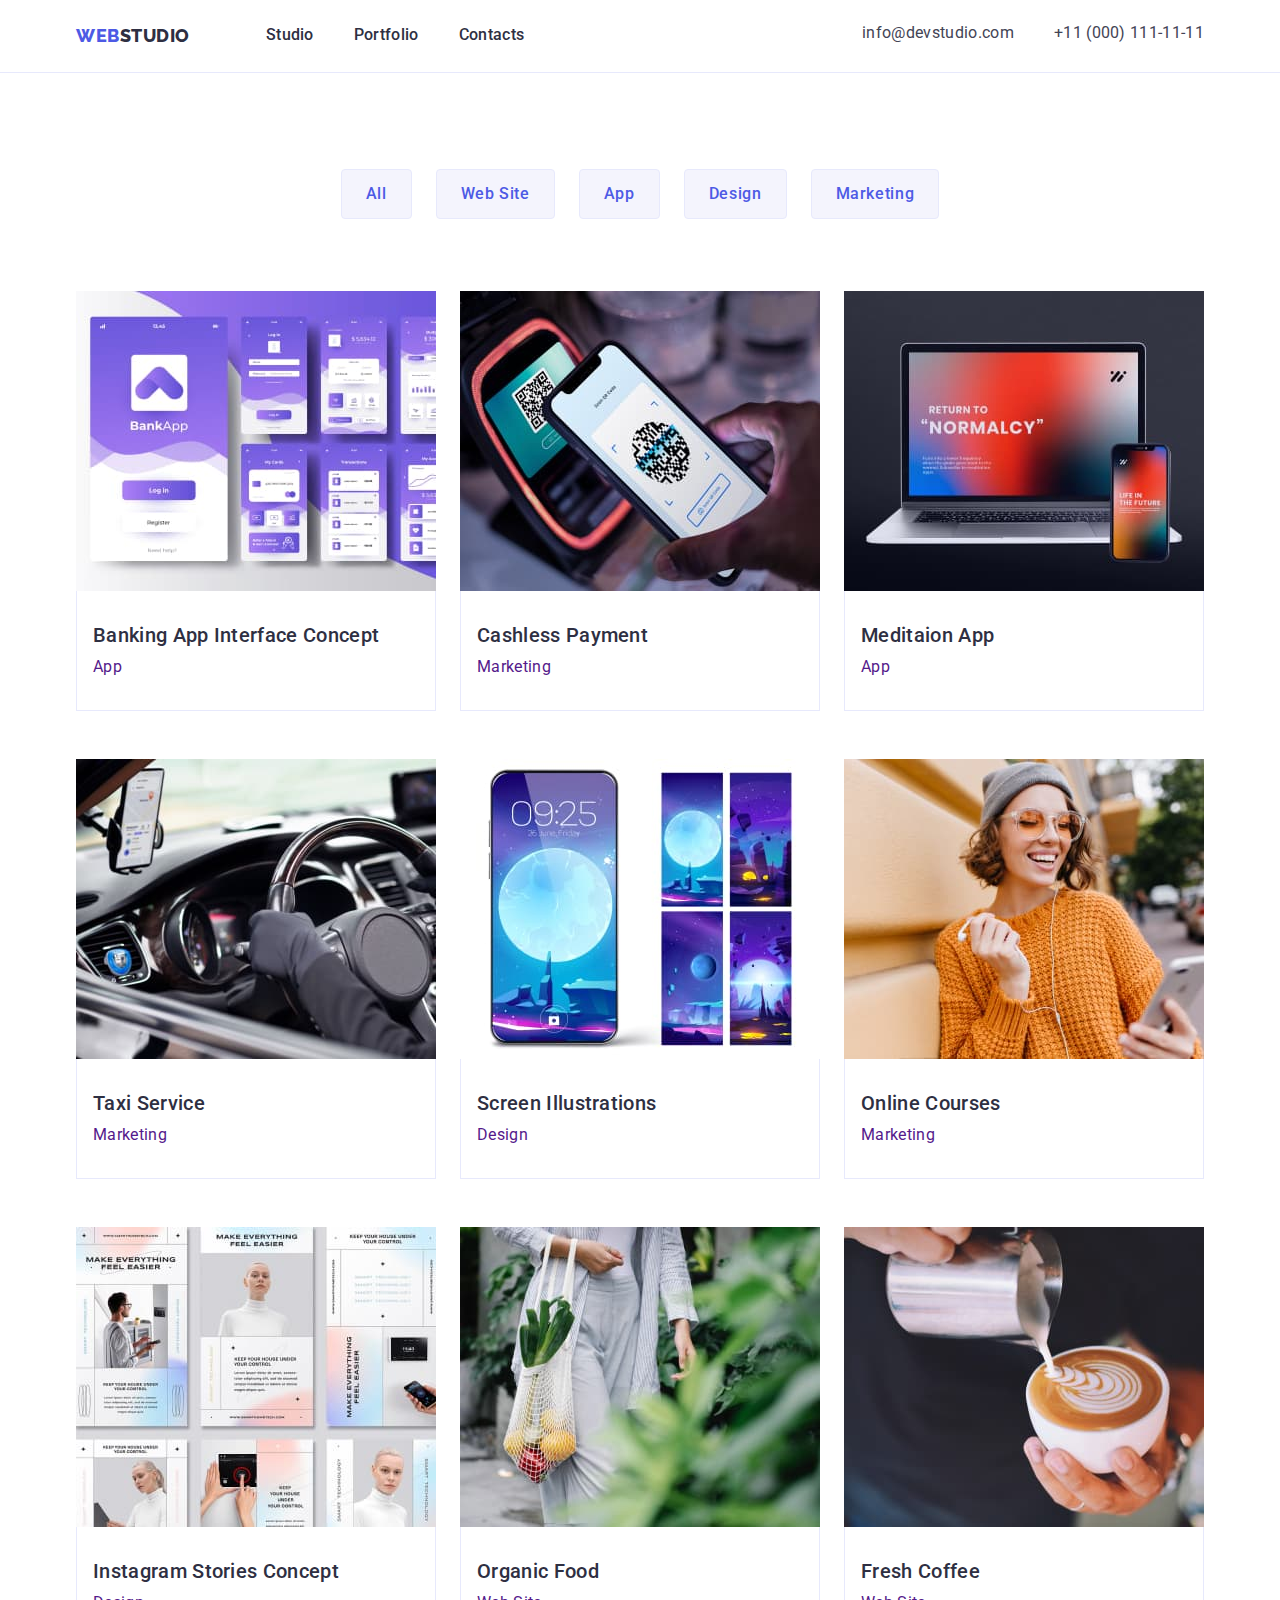
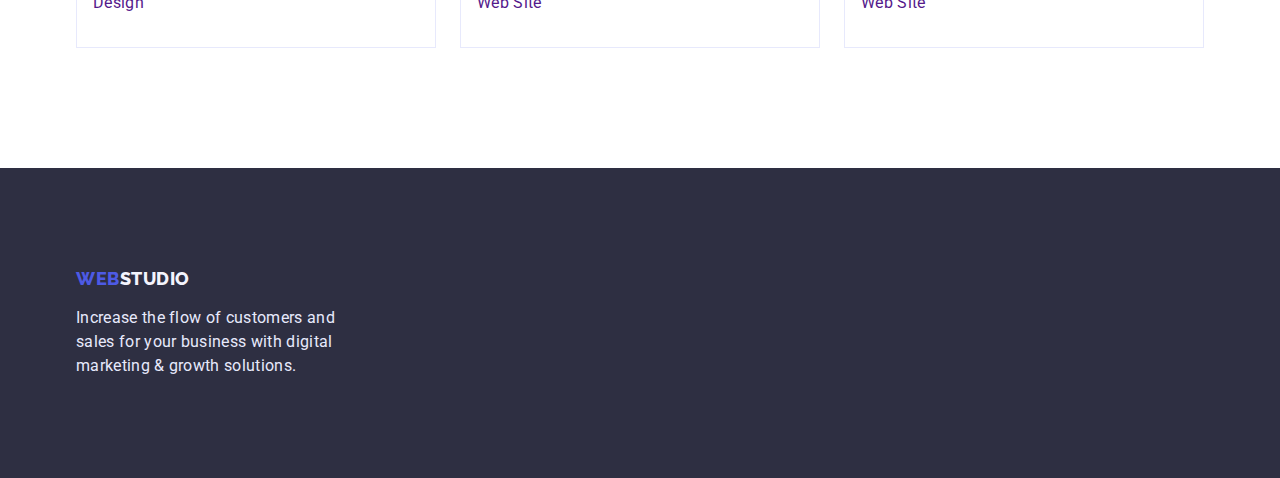
==== portfolio.html @ 097ef514 "Initial commit" ====
<!DOCTYPE html>
<html lang="en">
  <head>
    <meta charset="UTF-8" />
    <meta http-equiv="X-UA-Compatible" content="IE=edge" />
    <meta name="viewport" content="width=device-width, initial-scale=1.0" />
    <link rel="preconnect" href="https://fonts.googleapis.com" />
    <link rel="preconnect" href="https://fonts.gstatic.com" crossorigin />
    <link
      href="https://fonts.googleapis.com/css2?family=Roboto:wght@400;500;700&family=Raleway:wght@800&display=swap"
      rel="stylesheet"
    />
    <link
      rel="stylesheet"
      href="https://cdnjs.cloudflare.com/ajax/libs/modern-normalize/1.0.0/modern-normalize.min.css"
    />
    <link rel="stylesheet" href="css/styles.css" />
    <title>Portfolio</title>
  </head>
  <body class="body">
    <header class="header">
      <div class="container flex-header">
        <!--Navigation-->
        <a class="header-logo-left" href="."
          >Web<span class="header-logo-right">Studio</span></a
        >
        <nav class="navigation">
          <!--Logo-->

          <ul class="nav-ul">
            <li><a class="nav-a" href=".">Studio</a></li>
            <li><a class="nav-a" href="portfolio.html">Portfolio</a></li>
            <li><a class="nav-a" href="">Contacts</a></li>
          </ul>
        </nav>
        <address class="address">
          <ul class="address-ul">
            <li>
              <a class="address-a" href="mailto:info@devstudio.com"
                >info@devstudio.com</a
              >
            </li>
            <li>
              <a class="address-a" href="tel:+110001111111"
                >+11 (000) 111-11-11</a
              >
            </li>
          </ul>
        </address>
      </div>
    </header>
    <main class="portfolio-main">
      <!-- Hero -->
      <section class="portfolio-section-hero section">
        <div class="container">
          <h1 class="visually-hidden">Portfolio</h1>
          <!-- buttons -->
          <ul class="portfolio-hero-btns section-flex">
            <li>
              <button class="portfolio-hero-btn" type="button">All</button>
            </li>
            <li>
              <button class="portfolio-hero-btn" type="button">Web Site</button>
            </li>
            <li>
              <button class="portfolio-hero-btn" type="button">App</button>
            </li>
            <li>
              <button class="portfolio-hero-btn" type="button">Design</button>
            </li>
            <li>
              <button class="portfolio-hero-btn" type="button">
                Marketing
              </button>
            </li>
          </ul>
          <!-- images -->
          <ul class="portfolio-hero-ul">
            <li class="portfolio-hero-items">
              <a class="portfolio-hero-a" href="">
                <img
                  class="portfolio-hero-img"
                  src="./images/img-portfolio1.jpg"
                  alt="Banking App Interface"
                />
                <div class="portfolio-hero-text">
                  <h2 class="portfolio-hero-h2">
                    Banking App Interface Concept
                  </h2>
                  <p class="portfolio-hero-p">App</p>
                </div>
              </a>
            </li>
            <li class="portfolio-hero-items">
              <a class="portfolio-hero-a" href="">
                <img
                  class="portfolio-hero-img"
                  src="./images/img-portfolio2.jpg"
                  alt="Cashless payment"
                />
                <div class="portfolio-hero-text">
                  <h2 class="portfolio-hero-h2">Cashless Payment</h2>
                  <p class="portfolio-hero-p">Marketing</p>
                </div>
              </a>
            </li>
            <li class="portfolio-hero-items">
              <a class="portfolio-hero-a" href="">
                <img
                  class="portfolio-hero-img"
                  src="./images/img-portfolio3.jpg"
                  alt="Title pages mediation app"
                />
                <div class="portfolio-hero-text">
                  <h2 class="portfolio-hero-h2">Meditaion App</h2>
                  <p class="portfolio-hero-p">App</p>
                </div>
              </a>
            </li>
            <li class="portfolio-hero-items">
              <a class="portfolio-hero-a" href="">
                <img
                  class="portfolio-hero-img"
                  src="./images/img-portfolio4.jpg"
                  alt="Taxi cab"
                />
                <div class="portfolio-hero-text">
                  <h2 class="portfolio-hero-h2">Taxi Service</h2>
                  <p class="portfolio-hero-p">Marketing</p>
                </div>
              </a>
            </li>
            <li class="portfolio-hero-items">
              <a class="portfolio-hero-a" href="">
                <img
                  class="portfolio-hero-img"
                  src="./images/img-portfolio5.jpg"
                  alt="Screen Illustration"
                />
                <div class="portfolio-hero-text">
                  <h2 class="portfolio-hero-h2">Screen Illustrations</h2>
                  <p class="portfolio-hero-p">Design</p>
                </div>
              </a>
            </li>
            <li class="portfolio-hero-items">
              <a class="portfolio-hero-a" href="">
                <img
                  class="portfolio-hero-img"
                  src="./images/img-portfolio6.jpg"
                  alt="Smiling girl"
                />
                <div class="portfolio-hero-text">
                  <h2 class="portfolio-hero-h2">Online Courses</h2>
                  <p class="portfolio-hero-p">Marketing</p>
                </div>
              </a>
            </li>
            <li class="portfolio-hero-items">
              <a class="portfolio-hero-a" href="">
                <img
                  class="portfolio-hero-img"
                  src="./images/img-portfolio7.jpg"
                  alt="Instagram images"
                />
                <div class="portfolio-hero-text">
                  <h2 class="portfolio-hero-h2">Instagram Stories Concept</h2>
                  <p class="portfolio-hero-p">Design</p>
                </div>
              </a>
            </li>
            <li class="portfolio-hero-items">
              <a class="portfolio-hero-a" href="">
                <img
                  class="portfolio-hero-img"
                  src="./images/img-portfolio8.jpg"
                  alt="Girl carrying fruit"
                />
                <div class="portfolio-hero-text">
                  <h2 class="portfolio-hero-h2">Organic Food</h2>
                  <p class="portfolio-hero-p">Web Site</p>
                </div>
              </a>
            </li>
            <li class="portfolio-hero-items">
              <a class="portfolio-hero-a" href="">
                <img
                  class="portfolio-hero-img"
                  src="./images/img-portfolio9.jpg"
                  alt="Cup of fresh Coffee"
                />
                <div class="portfolio-hero-text">
                  <h2 class="portfolio-hero-h2">Fresh Coffee</h2>
                  <p class="portfolio-hero-p">Web Site</p>
                </div>
              </a>
            </li>
          </ul>
        </div>
      </section>
    </main>
    <footer class="footer">
      <div class="container">
        <!--Logo-->
        <a class="footer-logo-left" href="."
          >Web<span class="footer-logo-right">Studio</span></a
        >
        <p class="footer-p">
          Increase the flow of customers and sales for your business with
          digital marketing & growth solutions.
        </p>
      </div>
    </footer>
  </body>
</html>
---- css/styles.css ----
/* variables */
:root {
  --col-iris: #4d5ae5;
  --col-ocean: #404bbf;
  --col-navy-blue: #2e2f42;
  --col-green: #31d0aa;
  --col-slate: #434455;
  --col-light-slate: #8e8f99;
  --col-cornflower: #e7e9fc;
  --col-cloud: #f4f4fd;
  --col-navy-blue-modal: rgba(46, 47, 66, 0.4);
  --col-grey: rgba(46, 47, 66, 0.7);
  --col-white: #ffffff;
  --col-background: #e5e5e5;
  --col-btn-shadow: rgba(0, 0, 0, 0.15);
  --col-navy-blue-shadow1: rgba(46, 47, 66, 0.08);
  --col-navy-blue-shadow2: rgba(46, 47, 66, 0.16);
  --cont-width: 1158px;
  --cont-padding-left: 15px;
  --cont-padding-right: 15px;
  --sect-flex-gap: 24px;
}
/* margin 0 */
h1,
h2,
h3,
p {
  margin: 0;
}
/* ul flex */
ul {
  margin: 0;
  padding: 0;
  display: flex;
}
/* images */
img {
  display: block;
}
/* container */
.container {
  width: var(--cont-width);
  padding-left: var(--cont-padding-left);
  padding-right: var(--cont-padding-right);
  margin-left: auto;
  margin-right: auto;
}
/* flex-header */
.flex-header {
  display: flex;
}
/* for sections */
.section {
  padding: 120px 0px;
}

.section-flex {
  gap: var(--sect-flex-gap);
}

/* body */
.body {
  font-family: "Roboto", sans-serif;
  letter-spacing: 0.02em;
  color: var(--col-slate);
}
/* header */
.header {
  border-bottom: 1px solid var(--col-cornflower);
  padding-top: 24px;
  padding-bottom: 24px;
}

/* logo */
.header-logo-left {
  font-family: "Raleway", sans-serif;
  font-weight: 800;
  font-size: 18px;
  line-height: calc(24 / 18);
  letter-spacing: 0.03em;
  text-transform: uppercase;
  text-decoration: none;
  color: var(--col-iris);
  margin-right: 76px;
}
.header-logo-right {
  color: var(--col-navy-blue);
}
/* nav */
.navigation {
  margin-right: auto;
}
.nav-ul {
  list-style: none;
  gap: 40px;
}
.nav-a {
  font-weight: 500;
  line-height: calc(24 / 18);
  color: var(--col-navy-blue);
  text-decoration: none;
}
.nav-a:hover,
.nav-a:focus {
  color: var(--col-ocean);
}
/* address */
.address-ul {
  list-style: none;
  gap: 40px;
}

.address-a {
  font-style: normal;
  text-decoration: none;
  color: var(--col-slate);
}
.address-a:focus,
.address-a:hover {
  color: var(--col-ocean);
}
/* index */
/* main */
/* index hero */
.index-section-hero {
  background-color: var(--col-navy-blue);
  padding: 188px 0px;
}
.index-hero-h1 {
  width: 494px;
  color: var(--col-white);
  text-align: center;
  font-size: 56px;
  line-height: calc(60 / 56);
  margin-right: auto;
  margin-left: auto;
  margin-bottom: 48px;
}
.index-hero-btn {
  font-family: inherit;
  color: var(--col-white);
  cursor: pointer;
  background-color: var(--col-iris);
  font-weight: 500;
  line-height: calc(24 / 16);
  letter-spacing: 0.04em;
  box-shadow: 0px 4px 4px var(--col-btn-shadow);
  border: none;
  border-radius: 4px;
  padding: 16px 32px;
  display: block;
  margin-right: auto;
  margin-left: auto;
}
.index-hero-btn:focus,
.index-hero-btn:hover {
  background-color: var(--col-ocean);
}
.visually-hidden {
  position: absolute;
  width: 1px;
  height: 1px;
  margin: -1px;
  border: 0;
  padding: 0;

  white-space: nowrap;
  clip-path: inset(100%);
  clip: rect(0 0 0 0);
  overflow: hidden;
}
/* index section1 strategy*/

.index-section-strategy-ul {
  list-style: none;
}
.index-section-strategy-item {
  line-height: calc(24 / 16);
  flex-basis: calc(
    (
        var(--cont-width) - var(--cont-padding-left) - var(--cont-padding-right) -
          var(--sect-flex-gap) * 3
      ) / 4
  );
}
.index-section-strategy-h3 {
  font-weight: 500;
  font-size: 20px;
  line-height: calc(24 / 20);
  color: var(--col-navy-blue);
  margin-bottom: 8px;
}
.index-section-work {
  padding-top: 0px;
}
/* index section2 work */
.index-section-work-h2 {
  font-size: 36px;
  line-height: calc(40 / 36);
  text-align: center;
  text-transform: capitalize;
  color: var(--col-navy-blue);
  margin-bottom: 72px;
}
.index-section-work-ul {
  list-style: none;
}
.index-section-work-item {
  border: 1px solid var(--col-cornflower);
  flex-basis: calc(
    (
        var(--cont-width) - var(--cont-padding-left) - var(--cont-padding-right) -
          var(--sect-flex-gap) * 2
      ) / 3
  );
}
.index-section-work-img-work {
  width: 360px;
  height: 300px;
}
/* index section3 team */
.index-section-team {
  background-color: var(--col-cloud);
}
.index-section-team-h2 {
  font-size: 36px;
  line-height: calc(40 / 36);
  text-align: center;
  text-transform: capitalize;
  margin-bottom: 72px;
}
.index-section-team-cards {
  list-style: none;
}
.index-section-team-cards-item {
  background-color: var(--col-white);
  box-shadow: 0px 1px 6px var(--col-navy-blue-shadow1),
    0px 1px 1px var(--col-navy-blue-shadow2),
    0px 2px 1px var(--col-navy-blue-shadow1);
  border-radius: 0px 0px 4px 4px;
  flex-basis: calc(
    (
        var(--cont-width) - var(--cont-padding-left) - var(--cont-padding-right) -
          var(--sect-flex-gap) * 3
      ) / 4
  );
}
.index-section-team-cards-img {
  width: 264px;
  height: 260px;
}
.index-section-team-cards-text {
  padding: 32px 0px;
}
.index-section-team-cards-h3 {
  font-weight: 500;
  font-size: 20px;
  line-height: calc(24 / 20);
  text-align: center;
  color: var(--col-navy-blue);
  margin-bottom: 8px;
}
.index-section-team-cards-p {
  line-height: calc(24 / 16);
  text-align: center;
}
/* footer */
.footer {
  background-color: var(--col-navy-blue);
  padding: 100px 0px;
}
.footer-logo-left {
  font-family: "Raleway", sans-serif;
  font-weight: 800;
  font-size: 18px;
  line-height: calc(22 / 18);
  letter-spacing: 0.03em;
  text-transform: uppercase;
  text-decoration: none;
  color: var(--col-iris);
  display: block;
}
.footer-logo-right {
  color: var(--col-cloud);
}

.footer-p {
  color: var(--col-cornflower);
  line-height: calc(24 / 16);
  margin-top: 16px;
  margin-right: 864px;
}
/* portfolio */
/* main */
/* hero */
.portfolio-section-hero {
  padding-top: 96px;
}
.portfolio-hero-btns {
  list-style: none;
  justify-content: center;
  margin-bottom: 72px;
}
.portfolio-hero-btn {
  font-family: inherit;
  font-weight: 500;
  font-size: 16px;
  line-height: calc(24 / 16);
  letter-spacing: 0.04em;
  color: var(--col-iris);
  cursor: pointer;
  background-color: var(--col-cloud);
  border: 1px solid var(--col-cornflower);
  border-radius: 4px;
  padding: 12px 24px;
}
.portfolio-hero-btn:focus,
.portfolio-hero-btn:hover {
  color: var(--col-white);
  background-color: var(--col-ocean);
}
.portfolio-hero-ul {
  list-style: none;
  flex-wrap: wrap;
  gap: 48px var(--sect-flex-gap);
}
.portfolio-hero-items {
  flex-basis: calc(
    (
        var(--cont-width) - var(--cont-padding-left) - var(--cont-padding-right) -
          var(--sect-flex-gap) * 2
      ) / 3
  );
}
.portfolio-hero-a {
  text-decoration: none;
}
.portfolio-hero-a:focus,
.portfolio-hero-a:hover {
  text-decoration: none;
  background-color: var(--col-iris);
}

.portfolio-hero-img {
  width: 360px;
  height: 300px;
}
.portfolio-hero-text {
  border-left: 1px solid var(--col-cornflower);
  border-right: 1px solid var(--col-cornflower);
  border-bottom: 1px solid var(--col-cornflower);
  padding-top: 32px;
  padding-bottom: 31.2px;
  padding-left: 16px;
}
.portfolio-hero-h2 {
  margin-bottom: 8px;
  font-weight: 500;
  font-size: 20px;
  line-height: calc(24 / 20);
  color: var(--col-navy-blue);
}
.portfolio-hero-p {
  line-height: calc(24 / 16);
}
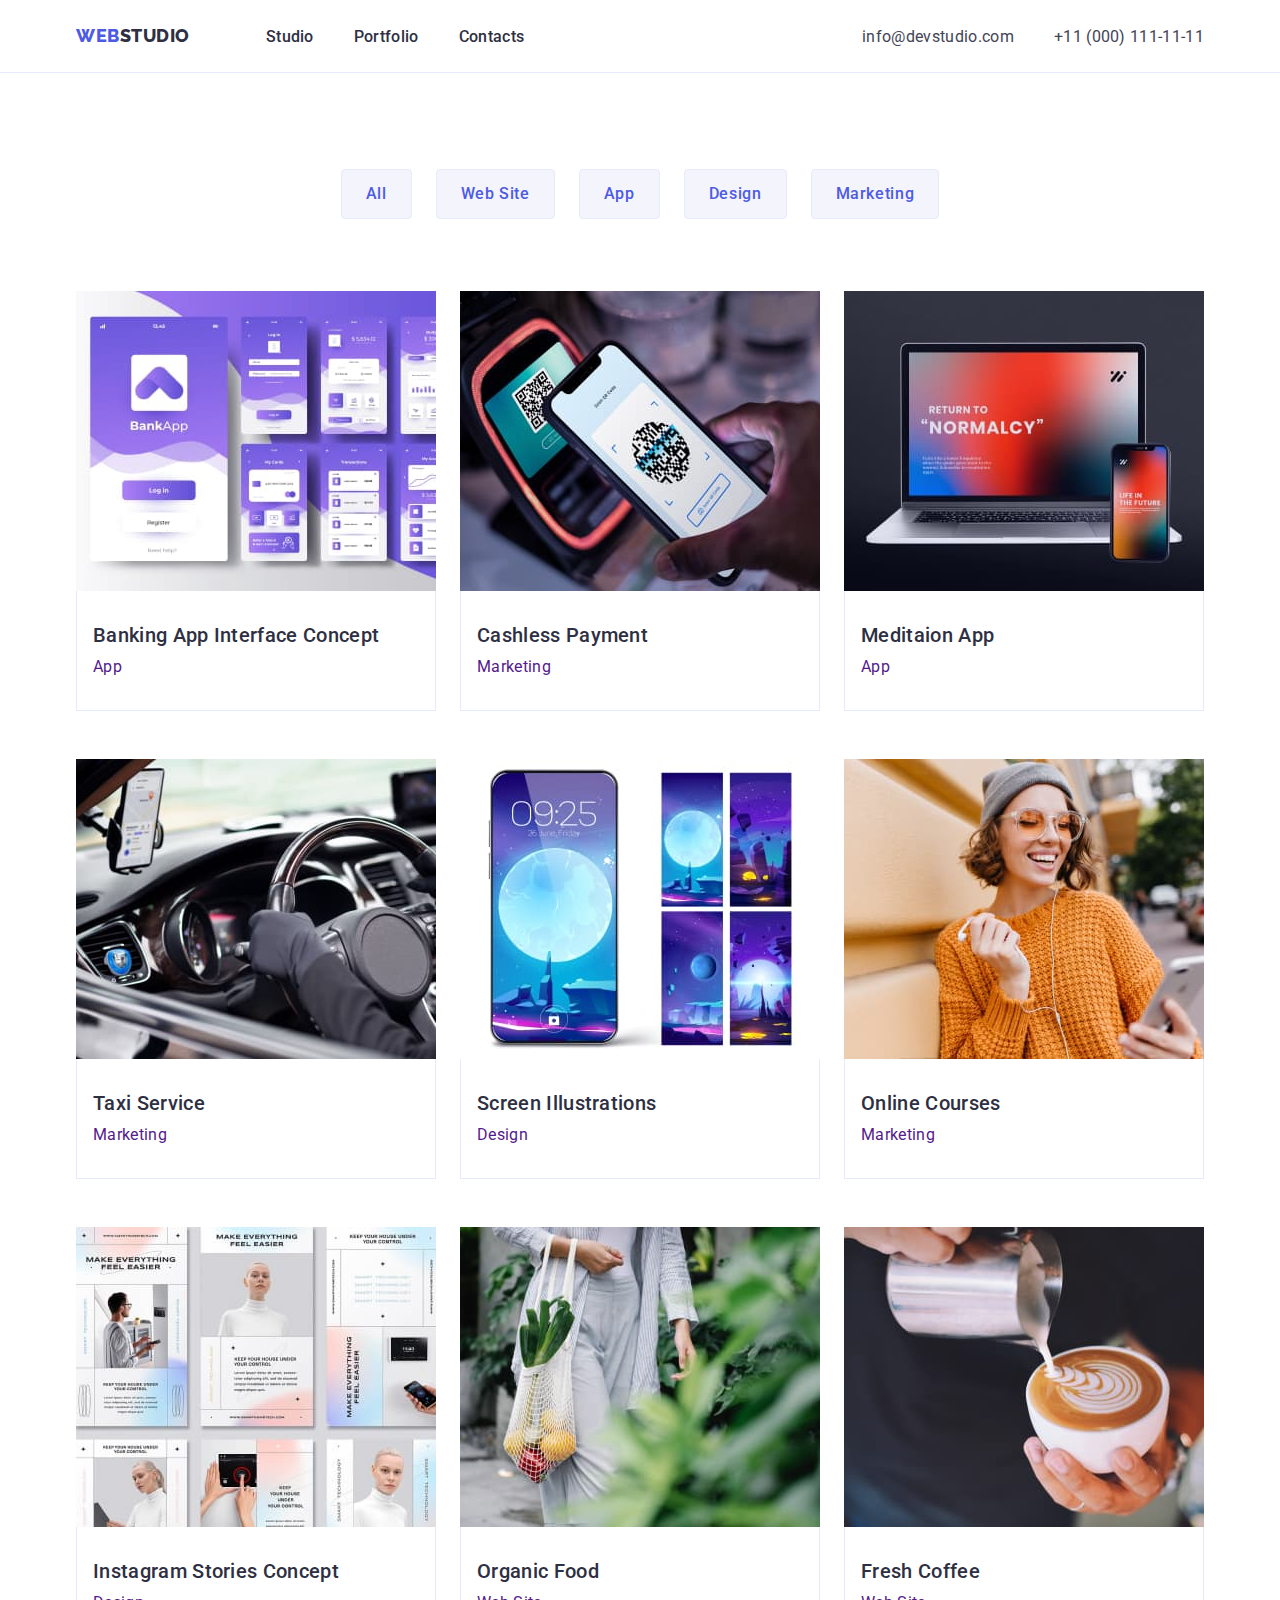
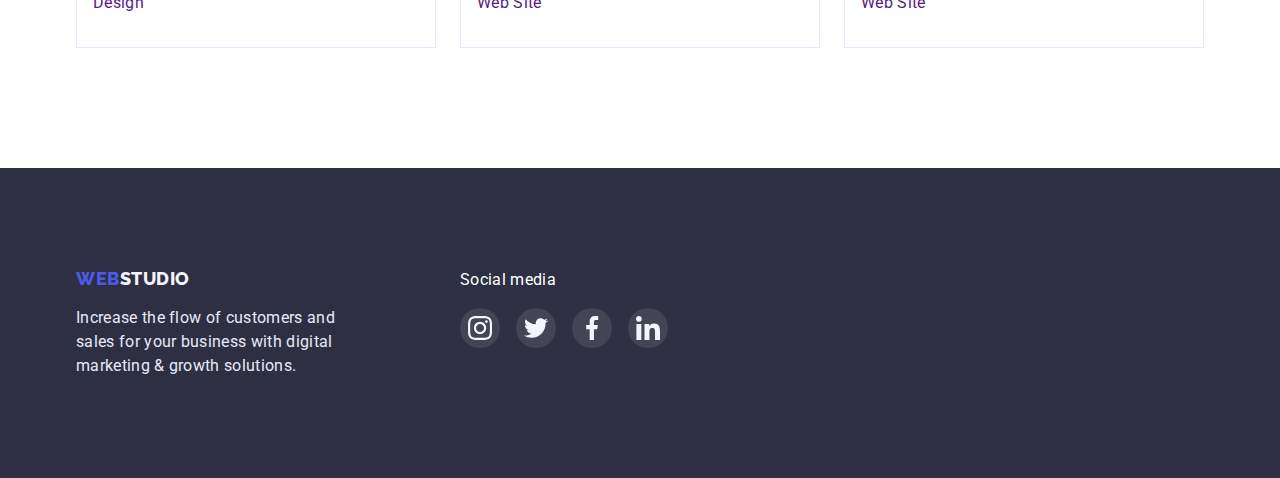
==== commit ed03080d: "cards + footer" ====
--- a/portfolio.html
+++ b/portfolio.html
@@ -80,7 +80,7 @@
               <a class="portfolio-hero-a" href="">
                 <img
                   class="portfolio-hero-img"
-                  src="./images/img-portfolio1.jpg"
+                  src="./images/portfolio/img-portfolio1.jpg"
                   alt="Banking App Interface"
                 />
                 <div class="portfolio-hero-text">
@@ -95,7 +95,7 @@
               <a class="portfolio-hero-a" href="">
                 <img
                   class="portfolio-hero-img"
-                  src="./images/img-portfolio2.jpg"
+                  src="./images/portfolio/img-portfolio2.jpg"
                   alt="Cashless payment"
                 />
                 <div class="portfolio-hero-text">
@@ -108,7 +108,7 @@
               <a class="portfolio-hero-a" href="">
                 <img
                   class="portfolio-hero-img"
-                  src="./images/img-portfolio3.jpg"
+                  src="./images/portfolio/img-portfolio3.jpg"
                   alt="Title pages mediation app"
                 />
                 <div class="portfolio-hero-text">
@@ -121,7 +121,7 @@
               <a class="portfolio-hero-a" href="">
                 <img
                   class="portfolio-hero-img"
-                  src="./images/img-portfolio4.jpg"
+                  src="./images/portfolio/img-portfolio4.jpg"
                   alt="Taxi cab"
                 />
                 <div class="portfolio-hero-text">
@@ -134,7 +134,7 @@
               <a class="portfolio-hero-a" href="">
                 <img
                   class="portfolio-hero-img"
-                  src="./images/img-portfolio5.jpg"
+                  src="./images/portfolio/img-portfolio5.jpg"
                   alt="Screen Illustration"
                 />
                 <div class="portfolio-hero-text">
@@ -147,7 +147,7 @@
               <a class="portfolio-hero-a" href="">
                 <img
                   class="portfolio-hero-img"
-                  src="./images/img-portfolio6.jpg"
+                  src="./images/portfolio/img-portfolio6.jpg"
                   alt="Smiling girl"
                 />
                 <div class="portfolio-hero-text">
@@ -160,7 +160,7 @@
               <a class="portfolio-hero-a" href="">
                 <img
                   class="portfolio-hero-img"
-                  src="./images/img-portfolio7.jpg"
+                  src="./images/portfolio/img-portfolio7.jpg"
                   alt="Instagram images"
                 />
                 <div class="portfolio-hero-text">
@@ -173,7 +173,7 @@
               <a class="portfolio-hero-a" href="">
                 <img
                   class="portfolio-hero-img"
-                  src="./images/img-portfolio8.jpg"
+                  src="./images/portfolio/img-portfolio8.jpg"
                   alt="Girl carrying fruit"
                 />
                 <div class="portfolio-hero-text">
@@ -186,7 +186,7 @@
               <a class="portfolio-hero-a" href="">
                 <img
                   class="portfolio-hero-img"
-                  src="./images/img-portfolio9.jpg"
+                  src="./images/portfolio/img-portfolio9.jpg"
                   alt="Cup of fresh Coffee"
                 />
                 <div class="portfolio-hero-text">
@@ -200,15 +200,59 @@
       </section>
     </main>
     <footer class="footer">
-      <div class="container">
-        <!--Logo-->
-        <a class="footer-logo-left" href="."
-          >Web<span class="footer-logo-right">Studio</span></a
-        >
-        <p class="footer-p">
-          Increase the flow of customers and sales for your business with
-          digital marketing & growth solutions.
-        </p>
+      <div class="container flex-header">
+        <div class="footer-text">
+          <!--Logo-->
+          <a class="footer-logo-left" href="."
+            >Web<span class="footer-logo-right">Studio</span></a
+          >
+          <p class="footer-p">
+            Increase the flow of customers and sales for your business with
+            digital marketing & growth solutions.
+          </p>
+        </div>
+        <div class="footer-social">
+          <p class="footer-social-p">Social media</p>
+          <ul class="footer-social-ul">
+            <li class="footer-social-li">
+              <a
+                class="footer-social-links social-links icon-instagram"
+                href="https://instagram.com/"
+                aria-label="Instagram link"
+                target="_blank"
+                rel="noreferrer noopener"
+              >
+              </a>
+            </li>
+            <li class="footer-social-li">
+              <a
+                class="footer-social-links social-links icon-twitter"
+                href="https://twitter.com/"
+                aria-label="Twitter link"
+                target="_blank"
+                rel="noreferrer noopener"
+              ></a>
+            </li>
+            <li class="footer-social-li">
+              <a
+                class="footer-social-links social-links icon-facebook"
+                href="https://facebook.com/"
+                aria-label="Facebook link"
+                target="_blank"
+                rel="noreferrer noopener"
+              ></a>
+            </li>
+            <li class="footer-social-li">
+              <a
+                class="footer-social-links social-links icon-linkedin"
+                href="https://linkedin.com/"
+                aria-label="Linkedin link"
+                target="_blank"
+                rel="noreferrer noopener"
+              ></a>
+            </li>
+          </ul>
+        </div>
       </div>
     </footer>
   </body>
--- a/css/styles.css
+++ b/css/styles.css
@@ -13,8 +13,10 @@
   --col-white: #ffffff;
   --col-background: #e5e5e5;
   --col-btn-shadow: rgba(0, 0, 0, 0.15);
+  --col-background-footer: rgba(255, 255, 255, 0.1);
   --col-navy-blue-shadow1: rgba(46, 47, 66, 0.08);
   --col-navy-blue-shadow2: rgba(46, 47, 66, 0.16);
+  --cont-max-width: 1440px;
   --cont-width: 1158px;
   --cont-padding-left: 15px;
   --cont-padding-right: 15px;
@@ -32,6 +34,7 @@
   margin: 0;
   padding: 0;
   display: flex;
+  list-style: none;
 }
 /* images */
 img {
@@ -48,6 +51,7 @@
 /* flex-header */
 .flex-header {
   display: flex;
+  align-items: baseline;
 }
 /* for sections */
 .section {
@@ -91,7 +95,6 @@
   margin-right: auto;
 }
 .nav-ul {
-  list-style: none;
   gap: 40px;
 }
 .nav-a {
@@ -104,9 +107,9 @@
 .nav-a:focus {
   color: var(--col-ocean);
 }
+
 /* address */
 .address-ul {
-  list-style: none;
   gap: 40px;
 }
 
@@ -123,7 +126,19 @@
 /* main */
 /* index hero */
 .index-section-hero {
-  background-color: var(--col-navy-blue);
+  background-color: var(--col-grey);
+  background-image: linear-gradient(
+      to right,
+      rgba(46, 47, 66, 0.7),
+      rgba(46, 47, 66, 0.7)
+    ),
+    url(../images/index/hero/img-hero-bg.jpg);
+  background-repeat: no-repeat;
+  background-position: center;
+  background-size: cover;
+  max-width: var(--cont-max-width);
+  margin-left: auto;
+  margin-right: auto;
   padding: 188px 0px;
 }
 .index-hero-h1 {
@@ -172,7 +187,6 @@
 /* index section1 strategy*/
 
 .index-section-strategy-ul {
-  list-style: none;
 }
 .index-section-strategy-item {
   line-height: calc(24 / 16);
@@ -183,6 +197,30 @@
       ) / 4
   );
 }
+.index-section-strategy-item::before {
+  content: "";
+  height: 112px;
+  display: block;
+  background-color: var(--col-cloud);
+  border-radius: 4px;
+  background-repeat: no-repeat;
+  background-size: auto calc(48 / 112);
+  background-position: center;
+  margin-bottom: 8px;
+}
+/* icons section strategy*/
+.icon-antenna::before {
+  background-image: url(../images/index/strategy/svg-antenna.svg);
+}
+.icon-clock::before {
+  background-image: url(../images/index/strategy/svg-clock.svg);
+}
+.icon-diagram::before {
+  background-image: url(../images/index/strategy/svg-diagram.svg);
+}
+.icon-astronaut::before {
+  background-image: url(../images/index/strategy/svg-astronaut.svg);
+}
 .index-section-strategy-h3 {
   font-weight: 500;
   font-size: 20px;
@@ -203,7 +241,6 @@
   margin-bottom: 72px;
 }
 .index-section-work-ul {
-  list-style: none;
 }
 .index-section-work-item {
   border: 1px solid var(--col-cornflower);
@@ -230,7 +267,6 @@
   margin-bottom: 72px;
 }
 .index-section-team-cards {
-  list-style: none;
 }
 .index-section-team-cards-item {
   background-color: var(--col-white);
@@ -250,7 +286,8 @@
   height: 260px;
 }
 .index-section-team-cards-text {
-  padding: 32px 0px;
+  padding-top: 32px;
+  margin-bottom: 8px;
 }
 .index-section-team-cards-h3 {
   font-weight: 500;
@@ -264,10 +301,62 @@
   line-height: calc(24 / 16);
   text-align: center;
 }
+.index-section-team-cards-links {
+  justify-content: center;
+  padding-bottom: 32px;
+}
+.index-section-team-cards-link {
+  background-color: var(--col-iris);
+  background-size: 16px;
+}
+.index-section-team-cards-link:hover {
+  background-color: var(--col-ocean);
+}
+/* icons social*/
+.social-links {
+  text-decoration: none;
+  display: block;
+  content: "";
+  width: 40px;
+  height: 40px;
+  border-radius: 50%;
+  background-repeat: no-repeat;
+  background-position: center;
+}
+.icon-instagram {
+  background-image: url(../images/index/footer/svg-instagram-2.svg);
+}
+.icon-twitter {
+  background-image: url(../images/index/footer/svg-twitter-1.svg);
+}
+.icon-facebook {
+  background-image: url(../images/index/footer/svg-facebook-1.svg);
+}
+.icon-linkedin {
+  background-image: url(../images/index/footer/svg-linkedin-1.svg);
+}
+/* Section4 Customers */
+.index-section-customers {
+  padding-top: 130px;
+}
+.index-section-customers-h2 {
+  font-size: 36px;
+  line-height: calc(40 / 36);
+  text-align: center;
+  text-transform: capitalize;
+  color: var(--col-navy-blue);
+  margin-bottom: 72px;
+}
 /* footer */
+
 .footer {
   background-color: var(--col-navy-blue);
   padding: 100px 0px;
+}
+/* text */
+.footer-text {
+  width: 264px;
+  margin-right: 120px;
 }
 .footer-logo-left {
   font-family: "Raleway", sans-serif;
@@ -288,7 +377,27 @@
   color: var(--col-cornflower);
   line-height: calc(24 / 16);
   margin-top: 16px;
-  margin-right: 864px;
+}
+/* social */
+.footer-social {
+}
+.footer-social-ul {
+  gap: 16px;
+}
+.footer-social-p {
+  font-size: 16px;
+  line-height: calc(24 / 16);
+  font-weight: 500px;
+  color: var(--col-white);
+  text-align: left;
+  margin-bottom: 16px;
+}
+.footer-social-links {
+  background-color: var(--col-background-footer);
+  background-size: 24px;
+}
+.footer-social-links:hover {
+  background-color: var(--col-green);
 }
 /* portfolio */
 /* main */
@@ -297,7 +406,6 @@
   padding-top: 96px;
 }
 .portfolio-hero-btns {
-  list-style: none;
   justify-content: center;
   margin-bottom: 72px;
 }
@@ -320,7 +428,6 @@
   background-color: var(--col-ocean);
 }
 .portfolio-hero-ul {
-  list-style: none;
   flex-wrap: wrap;
   gap: 48px var(--sect-flex-gap);
 }
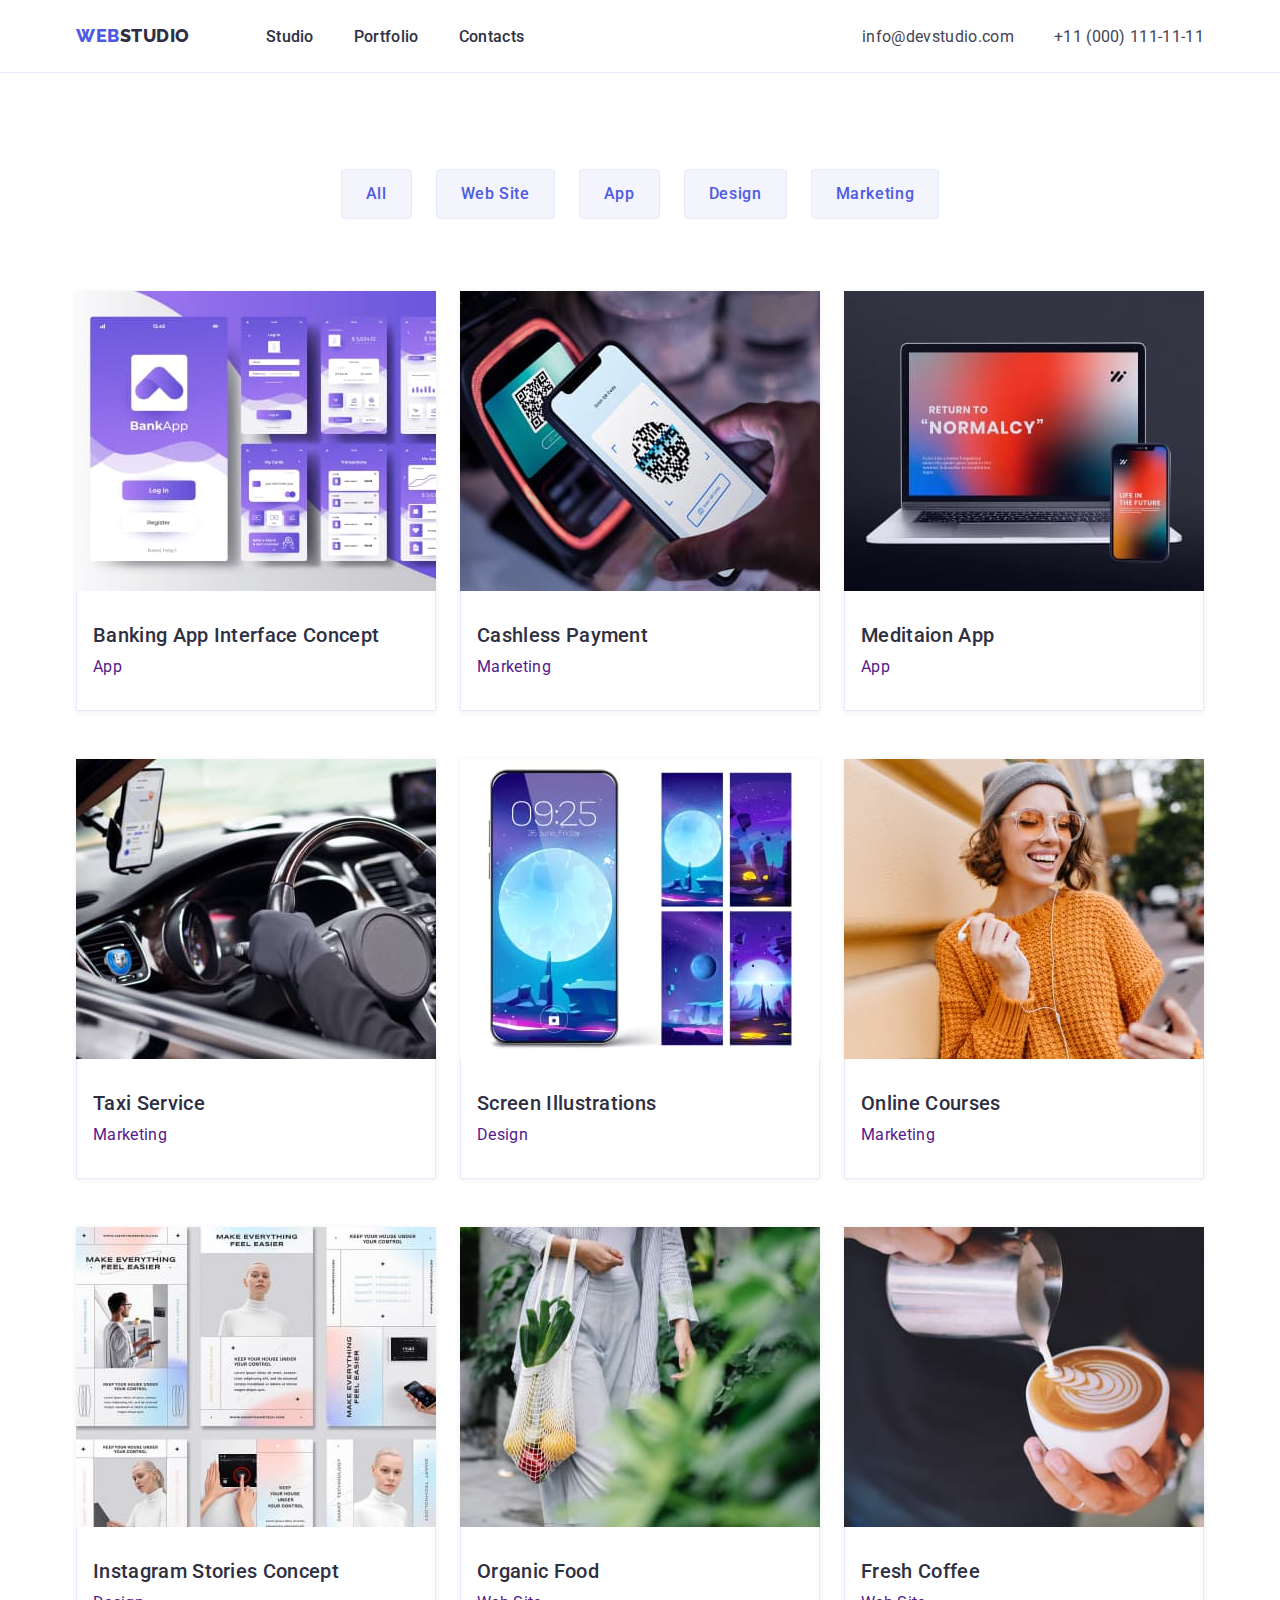
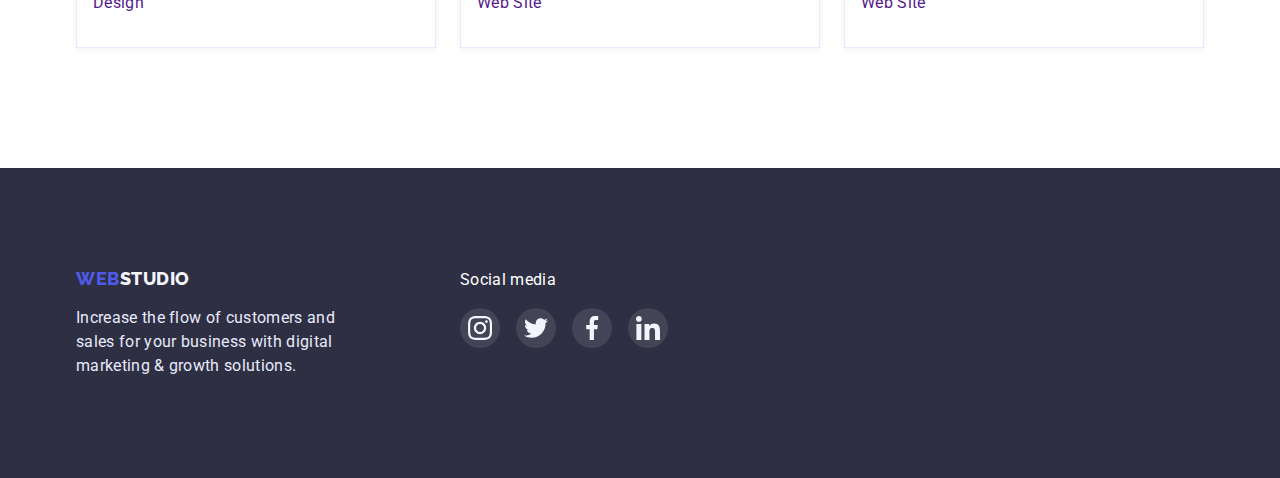
==== commit 11683771: "flex" ====
--- a/portfolio.html
+++ b/portfolio.html
@@ -200,8 +200,8 @@
       </section>
     </main>
     <footer class="footer">
-      <div class="container flex-header">
-        <div class="footer-text">
+      <div class="container flex-footer">
+        <div class="footer-text flex-footer-column">
           <!--Logo-->
           <a class="footer-logo-left" href="."
             >Web<span class="footer-logo-right">Studio</span></a
@@ -211,10 +211,10 @@
             digital marketing & growth solutions.
           </p>
         </div>
-        <div class="footer-social">
+        <div class="footer-social flex-footer-column">
           <p class="footer-social-p">Social media</p>
           <ul class="footer-social-ul">
-            <li class="footer-social-li">
+            <li class="footer-social-item">
               <a
                 class="footer-social-links social-links icon-instagram"
                 href="https://instagram.com/"
@@ -224,7 +224,7 @@
               >
               </a>
             </li>
-            <li class="footer-social-li">
+            <li class="footer-social-item">
               <a
                 class="footer-social-links social-links icon-twitter"
                 href="https://twitter.com/"
@@ -233,7 +233,7 @@
                 rel="noreferrer noopener"
               ></a>
             </li>
-            <li class="footer-social-li">
+            <li class="footer-social-item">
               <a
                 class="footer-social-links social-links icon-facebook"
                 href="https://facebook.com/"
@@ -242,7 +242,7 @@
                 rel="noreferrer noopener"
               ></a>
             </li>
-            <li class="footer-social-li">
+            <li class="footer-social-item">
               <a
                 class="footer-social-links social-links icon-linkedin"
                 href="https://linkedin.com/"
--- a/css/styles.css
+++ b/css/styles.css
@@ -204,7 +204,7 @@
   background-color: var(--col-cloud);
   border-radius: 4px;
   background-repeat: no-repeat;
-  background-size: auto calc(48 / 112);
+  background-size: auto calc((64 / 112) * 100%);
   background-position: center;
   margin-bottom: 8px;
 }
@@ -286,8 +286,12 @@
   height: 260px;
 }
 .index-section-team-cards-text {
-  padding-top: 32px;
-  margin-bottom: 8px;
+  padding: 32px 0;
+  display: flex;
+  flex-direction: column;
+  justify-content: center;
+  align-items: center;
+  gap: 8px;
 }
 .index-section-team-cards-h3 {
   font-weight: 500;
@@ -295,7 +299,6 @@
   line-height: calc(24 / 20);
   text-align: center;
   color: var(--col-navy-blue);
-  margin-bottom: 8px;
 }
 .index-section-team-cards-p {
   line-height: calc(24 / 16);
@@ -303,11 +306,14 @@
 }
 .index-section-team-cards-links {
   justify-content: center;
-  padding-bottom: 32px;
+}
+.index-section-team-cards-links-item {
+  width: 40px;
+  height: 40px;
 }
 .index-section-team-cards-link {
   background-color: var(--col-iris);
-  background-size: 16px;
+  background-size: calc((16 / 40) * 100%);
 }
 .index-section-team-cards-link:hover {
   background-color: var(--col-ocean);
@@ -317,8 +323,8 @@
   text-decoration: none;
   display: block;
   content: "";
-  width: 40px;
-  height: 40px;
+  width: 100%;
+  height: 100%;
   border-radius: 50%;
   background-repeat: no-repeat;
   background-position: center;
@@ -338,6 +344,13 @@
 /* Section4 Customers */
 .index-section-customers {
   padding-top: 130px;
+}
+.index-section-customers-ul {
+  justify-content: center;
+}
+.index-section-customers-item {
+  width: 168px;
+  height: 88px;
 }
 .index-section-customers-h2 {
   font-size: 36px;
@@ -347,16 +360,48 @@
   color: var(--col-navy-blue);
   margin-bottom: 72px;
 }
+.index-section-customers-link {
+  text-decoration: none;
+  content: "";
+  width: 100%;
+  height: 100%;
+  border: 1px solid var(--col-light-slate);
+  border-radius: 4px;
+  display: flex;
+  justify-content: center;
+  align-items: center;
+}
+.index-section-customers-link:hover {
+  border: 1px solid var(--col-ocean);
+}
+.index-section-customers-link:hover > svg {
+  fill: var(--col-ocean);
+}
+.index-section-customers-svg {
+  width: calc((104 / 168) * 100%);
+  height: calc((56 / 88) * 100%);
+  fill: var(--col-light-slate);
+}
 /* footer */
 
 .footer {
   background-color: var(--col-navy-blue);
   padding: 100px 0px;
 }
+.flex-footer {
+  display: flex;
+  align-items: baseline;
+  gap: 120px;
+}
+.flex-footer-column {
+  display: flex;
+  flex-direction: column;
+  justify-content: center;
+  gap: 16px;
+}
 /* text */
 .footer-text {
   width: 264px;
-  margin-right: 120px;
 }
 .footer-logo-left {
   font-family: "Raleway", sans-serif;
@@ -376,13 +421,16 @@
 .footer-p {
   color: var(--col-cornflower);
   line-height: calc(24 / 16);
-  margin-top: 16px;
 }
 /* social */
 .footer-social {
 }
 .footer-social-ul {
   gap: 16px;
+}
+.footer-social-item {
+  width: 40px;
+  height: 40px;
 }
 .footer-social-p {
   font-size: 16px;
@@ -390,11 +438,10 @@
   font-weight: 500px;
   color: var(--col-white);
   text-align: left;
-  margin-bottom: 16px;
 }
 .footer-social-links {
   background-color: var(--col-background-footer);
-  background-size: 24px;
+  background-size: calc((24 / 40) * 100%);
 }
 .footer-social-links:hover {
   background-color: var(--col-green);
@@ -438,14 +485,18 @@
           var(--sect-flex-gap) * 2
       ) / 3
   );
+  box-shadow: 0 1px 6px var(--col-navy-blue-shadow1);
+}
+.portfolio-hero-items:hover {
+  box-shadow: 0 2px 1px var(--col-navy-blue-shadow1),
+    0 1px 1px var(--col-navy-blue-shadow2),
+    0 1px 6px var(--col-navy-blue-shadow1);
 }
 .portfolio-hero-a {
   text-decoration: none;
 }
 .portfolio-hero-a:focus,
 .portfolio-hero-a:hover {
-  text-decoration: none;
-  background-color: var(--col-iris);
 }
 
 .portfolio-hero-img {
@@ -459,9 +510,12 @@
   padding-top: 32px;
   padding-bottom: 31.2px;
   padding-left: 16px;
+  display: flex;
+  flex-direction: column;
+  justify-content: center;
+  gap: 8px;
 }
 .portfolio-hero-h2 {
-  margin-bottom: 8px;
   font-weight: 500;
   font-size: 20px;
   line-height: calc(24 / 20);
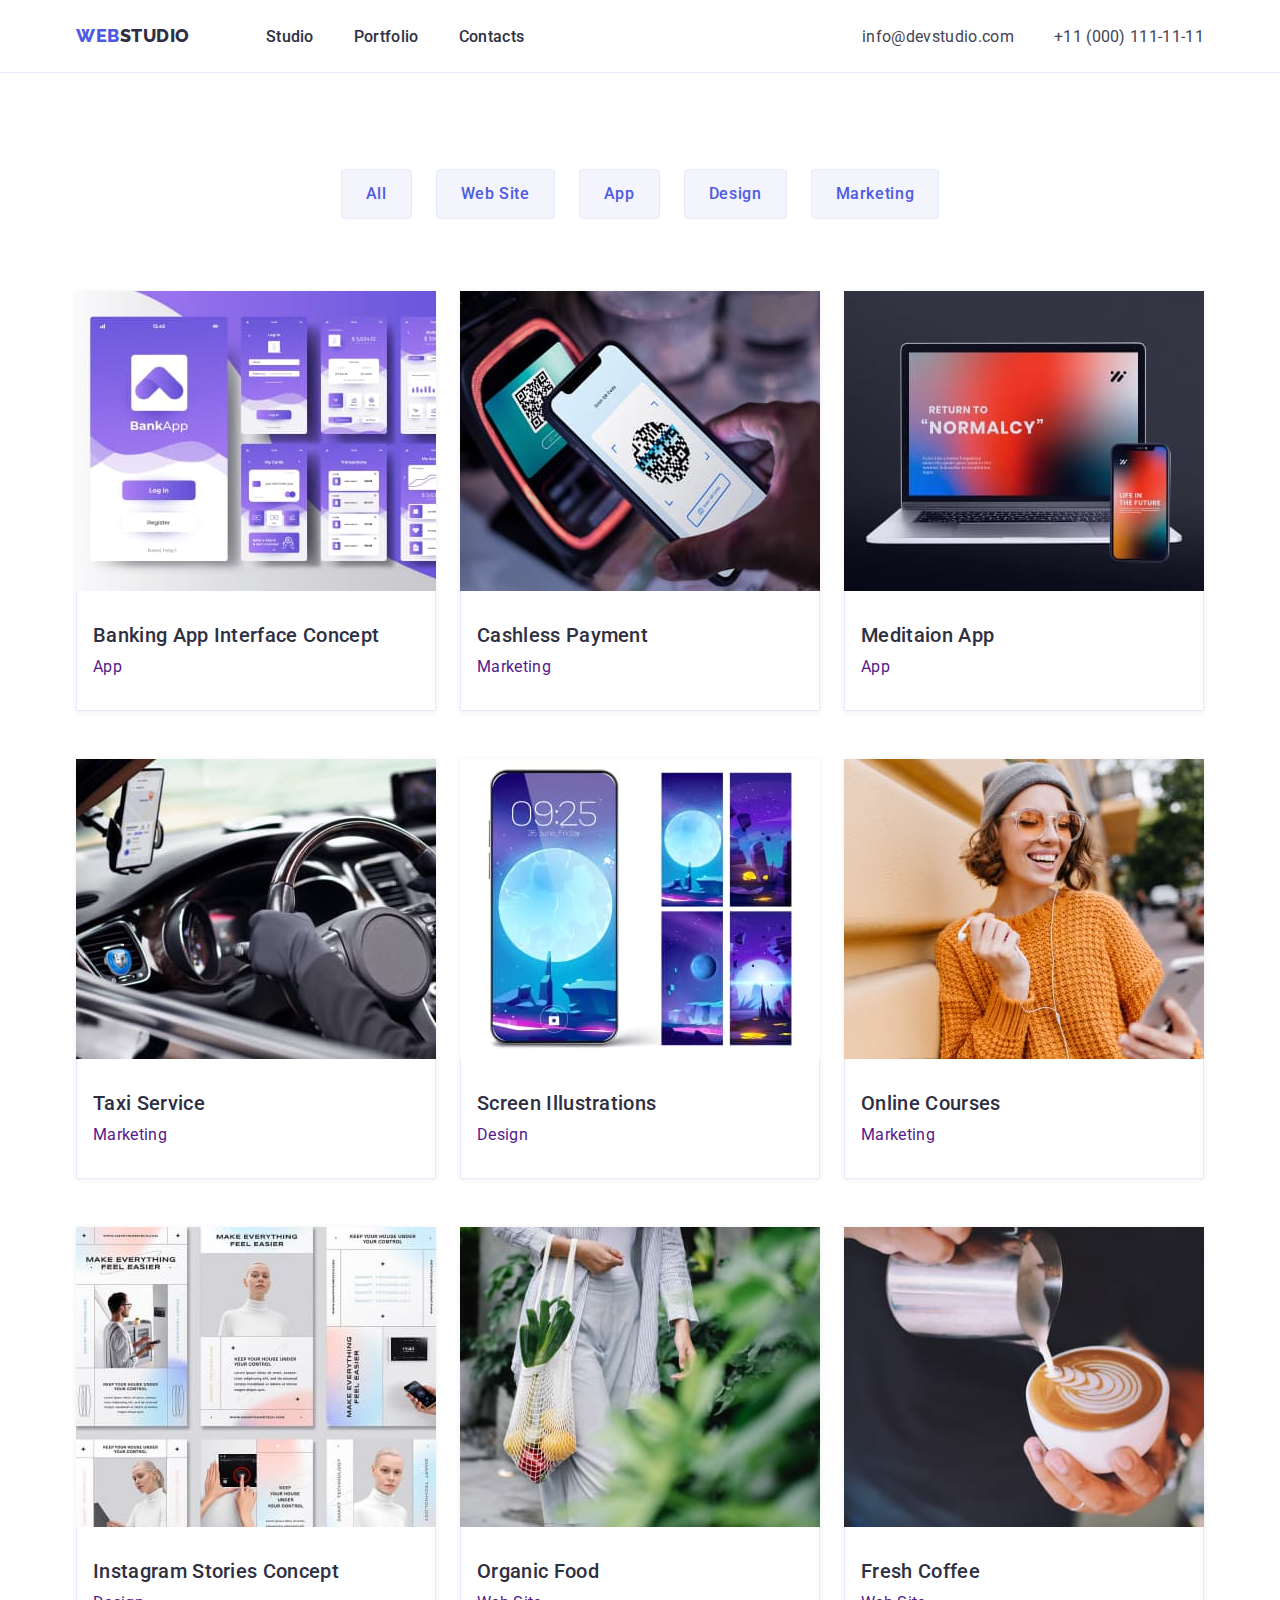
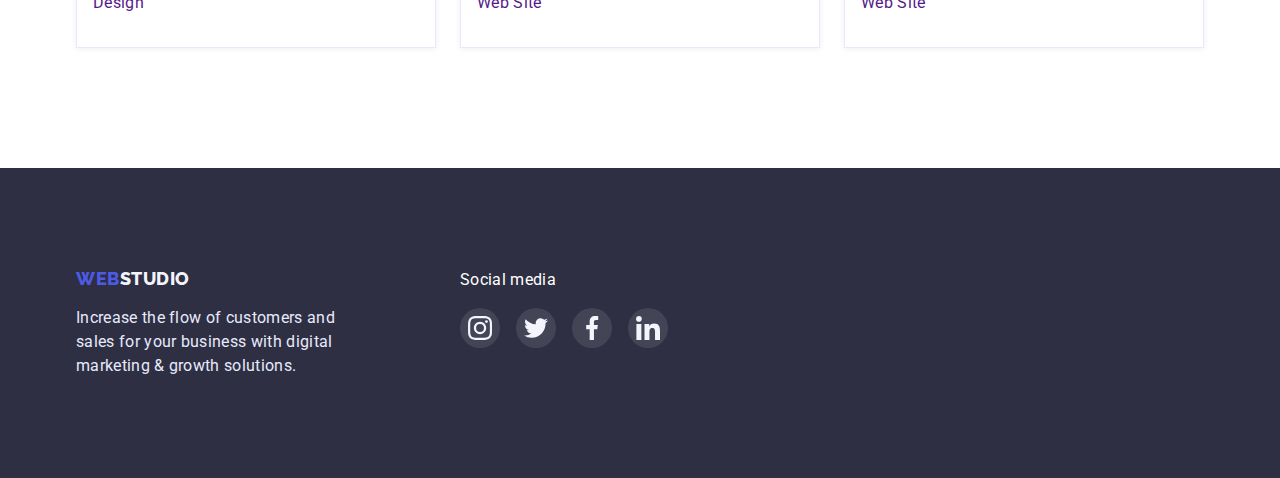
==== commit ae516621: "icons.svg" ====
--- a/portfolio.html
+++ b/portfolio.html
@@ -201,7 +201,7 @@
     </main>
     <footer class="footer">
       <div class="container flex-footer">
-        <div class="footer-text flex-footer-column">
+        <div class="footer-text flex-column">
           <!--Logo-->
           <a class="footer-logo-left" href="."
             >Web<span class="footer-logo-right">Studio</span></a
@@ -211,45 +211,60 @@
             digital marketing & growth solutions.
           </p>
         </div>
-        <div class="footer-social flex-footer-column">
+        <div class="footer-social flex-column">
           <p class="footer-social-p">Social media</p>
           <ul class="footer-social-ul">
             <li class="footer-social-item">
               <a
-                class="footer-social-links social-links icon-instagram"
+                class="footer-social-links social-links flex-center"
                 href="https://instagram.com/"
                 aria-label="Instagram link"
                 target="_blank"
                 rel="noreferrer noopener"
               >
-              </a>
-            </li>
-            <li class="footer-social-item">
-              <a
-                class="footer-social-links social-links icon-twitter"
+                <svg class="footer-social-icon">
+                  <use href="./images/icons.svg#icon-instagram-2"></use>
+                </svg>
+              </a>
+            </li>
+            <li class="footer-social-item">
+              <a
+                class="footer-social-links social-links flex-center"
                 href="https://twitter.com/"
                 aria-label="Twitter link"
                 target="_blank"
                 rel="noreferrer noopener"
-              ></a>
-            </li>
-            <li class="footer-social-item">
-              <a
-                class="footer-social-links social-links icon-facebook"
+              >
+                <svg class="footer-social-icon">
+                  <use href="./images/icons.svg#icon-twitter-1"></use>
+                </svg>
+              </a>
+            </li>
+            <li class="footer-social-item">
+              <a
+                class="footer-social-links social-links flex-center"
                 href="https://facebook.com/"
                 aria-label="Facebook link"
                 target="_blank"
                 rel="noreferrer noopener"
-              ></a>
-            </li>
-            <li class="footer-social-item">
-              <a
-                class="footer-social-links social-links icon-linkedin"
+              >
+                <svg class="footer-social-icon">
+                  <use href="./images/icons.svg#icon-facebook-1"></use>
+                </svg>
+              </a>
+            </li>
+            <li class="footer-social-item">
+              <a
+                class="footer-social-links social-links flex-center"
                 href="https://linkedin.com/"
                 aria-label="Linkedin link"
                 target="_blank"
                 rel="noreferrer noopener"
-              ></a>
+              >
+                <svg class="footer-social-icon">
+                  <use href="./images/icons.svg#icon-linkedin-1"></use>
+                </svg>
+              </a>
             </li>
           </ul>
         </div>
--- a/css/styles.css
+++ b/css/styles.css
@@ -48,6 +48,17 @@
   margin-left: auto;
   margin-right: auto;
 }
+/* flex-column */
+.flex-column {
+  display: flex;
+  flex-direction: column;
+  justify-content: center;
+}
+.flex-center {
+  display: flex;
+  justify-content: center;
+  align-items: center;
+}
 /* flex-header */
 .flex-header {
   display: flex;
@@ -196,37 +207,25 @@
           var(--sect-flex-gap) * 3
       ) / 4
   );
-}
-.index-section-strategy-item::before {
-  content: "";
-  height: 112px;
-  display: block;
+  gap: 8px;
+}
+
+.index-section-strategy-icon-bg {
   background-color: var(--col-cloud);
   border-radius: 4px;
-  background-repeat: no-repeat;
-  background-size: auto calc((64 / 112) * 100%);
-  background-position: center;
-  margin-bottom: 8px;
-}
-/* icons section strategy*/
-.icon-antenna::before {
-  background-image: url(../images/index/strategy/svg-antenna.svg);
-}
-.icon-clock::before {
-  background-image: url(../images/index/strategy/svg-clock.svg);
-}
-.icon-diagram::before {
-  background-image: url(../images/index/strategy/svg-diagram.svg);
-}
-.icon-astronaut::before {
-  background-image: url(../images/index/strategy/svg-astronaut.svg);
+  width: 100%;
+  height: 112px;
+}
+.index-section-strategy-icon {
+  width: 64px;
+  height: 64px;
+  /* display: block; */
 }
 .index-section-strategy-h3 {
   font-weight: 500;
   font-size: 20px;
   line-height: calc(24 / 20);
   color: var(--col-navy-blue);
-  margin-bottom: 8px;
 }
 .index-section-work {
   padding-top: 0px;
@@ -287,9 +286,6 @@
 }
 .index-section-team-cards-text {
   padding: 32px 0;
-  display: flex;
-  flex-direction: column;
-  justify-content: center;
   align-items: center;
   gap: 8px;
 }
@@ -321,13 +317,13 @@
 /* icons social*/
 .social-links {
   text-decoration: none;
-  display: block;
-  content: "";
   width: 100%;
   height: 100%;
   border-radius: 50%;
-  background-repeat: no-repeat;
-  background-position: center;
+}
+.index-section-team-icon {
+  width: 16px;
+  height: 16px;
 }
 .icon-instagram {
   background-image: url(../images/index/footer/svg-instagram-2.svg);
@@ -366,21 +362,17 @@
   width: 100%;
   height: 100%;
   border: 1px solid var(--col-light-slate);
+  color: var(--col-light-slate);
   border-radius: 4px;
-  display: flex;
-  justify-content: center;
-  align-items: center;
 }
 .index-section-customers-link:hover {
   border: 1px solid var(--col-ocean);
-}
-.index-section-customers-link:hover > svg {
-  fill: var(--col-ocean);
+  color: var(--col-ocean);
 }
 .index-section-customers-svg {
-  width: calc((104 / 168) * 100%);
-  height: calc((56 / 88) * 100%);
-  fill: var(--col-light-slate);
+  width: 104px;
+  height: 56px;
+  fill: currentColor;
 }
 /* footer */
 
@@ -393,15 +385,10 @@
   align-items: baseline;
   gap: 120px;
 }
-.flex-footer-column {
-  display: flex;
-  flex-direction: column;
-  justify-content: center;
-  gap: 16px;
-}
 /* text */
 .footer-text {
   width: 264px;
+  gap: 16px;
 }
 .footer-logo-left {
   font-family: "Raleway", sans-serif;
@@ -424,6 +411,7 @@
 }
 /* social */
 .footer-social {
+  gap: 16px;
 }
 .footer-social-ul {
   gap: 16px;
@@ -441,10 +429,13 @@
 }
 .footer-social-links {
   background-color: var(--col-background-footer);
-  background-size: calc((24 / 40) * 100%);
 }
 .footer-social-links:hover {
   background-color: var(--col-green);
+}
+.footer-social-icon {
+  width: 24px;
+  height: 24px;
 }
 /* portfolio */
 /* main */
@@ -485,18 +476,18 @@
           var(--sect-flex-gap) * 2
       ) / 3
   );
+}
+
+.portfolio-hero-a {
+  text-decoration: none;
+  display: block;
   box-shadow: 0 1px 6px var(--col-navy-blue-shadow1);
 }
-.portfolio-hero-items:hover {
+.portfolio-hero-a:focus,
+.portfolio-hero-a:hover {
   box-shadow: 0 2px 1px var(--col-navy-blue-shadow1),
     0 1px 1px var(--col-navy-blue-shadow2),
     0 1px 6px var(--col-navy-blue-shadow1);
-}
-.portfolio-hero-a {
-  text-decoration: none;
-}
-.portfolio-hero-a:focus,
-.portfolio-hero-a:hover {
 }
 
 .portfolio-hero-img {
